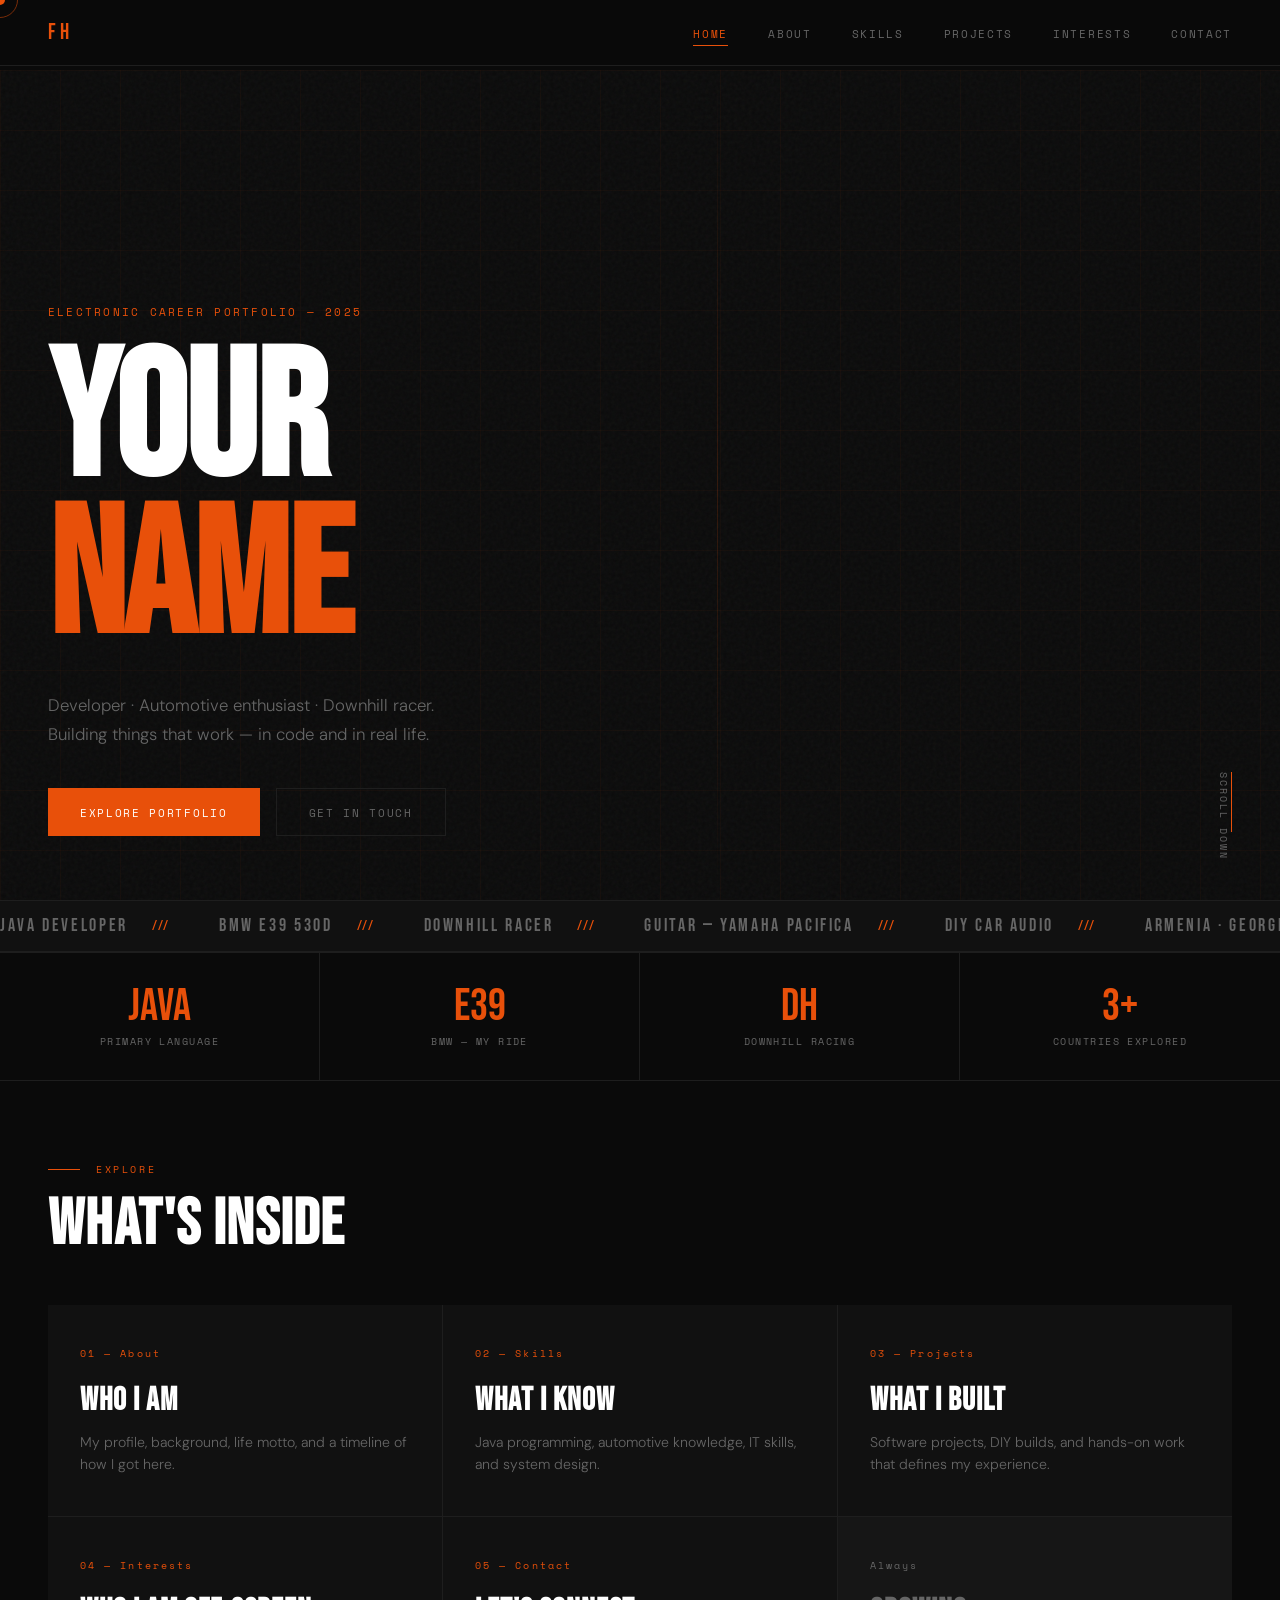
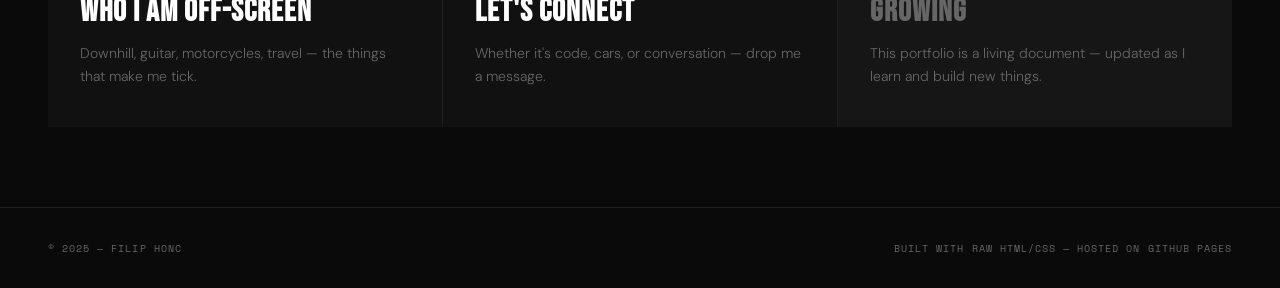
==== index.html @ d4be2ffb "Initial portfolio upload" ====
<!DOCTYPE html>
<html lang="en">
<head>
  <meta charset="UTF-8"/>
  <meta name="viewport" content="width=device-width, initial-scale=1.0"/>
  <title>Filip Honc — Portfolio — Home</title>
  <link rel="stylesheet" href="style.css"/>
</head>
<body>

  <div class="cursor" id="cursor"></div>
  <div class="cursor-ring" id="cursorRing"></div>

  <nav>
    <a href="index.html" class="nav-logo">FH</a>
    <ul class="nav-links">
      <li><a href="index.html">Home</a></li>
      <li><a href="about.html">About</a></li>
      <li><a href="skills.html">Skills</a></li>
      <li><a href="projects.html">Projects</a></li>
      <li><a href="interests.html">Interests</a></li>
      <li><a href="contact.html">Contact</a></li>
    </ul>
  </nav>

  <div class="page">

    <!-- HERO -->
    <section id="hero">
      <div class="hero-noise"></div>
      <div class="hero-grid"></div>
      <div class="hero-line"></div>
      <div class="hero-tag">Electronic Career Portfolio — 2025</div>
      <h1 class="hero-name">YOUR<br><span>NAME</span></h1>
      <p class="hero-sub">
        Developer · Automotive enthusiast · Downhill racer.<br>
        Building things that work — in code and in real life.
      </p>
      <div class="hero-cta">
        <a href="about.html" class="btn btn-primary">Explore Portfolio</a>
        <a href="contact.html" class="btn btn-outline">Get in Touch</a>
      </div>
      <div class="hero-scroll">Scroll down</div>
    </section>

    <!-- MARQUEE -->
    <div class="marquee-wrap">
      <div class="marquee-track">
        <div class="marquee-item">Java Developer <span>///</span></div>
        <div class="marquee-item">BMW E39 530d <span>///</span></div>
        <div class="marquee-item">Downhill Racer <span>///</span></div>
        <div class="marquee-item">Guitar — Yamaha Pacifica <span>///</span></div>
        <div class="marquee-item">DIY Car Audio <span>///</span></div>
        <div class="marquee-item">Armenia · Georgia · Albania <span>///</span></div>
        <div class="marquee-item">Java Developer <span>///</span></div>
        <div class="marquee-item">BMW E39 530d <span>///</span></div>
        <div class="marquee-item">Downhill Racer <span>///</span></div>
        <div class="marquee-item">Guitar — Yamaha Pacifica <span>///</span></div>
        <div class="marquee-item">DIY Car Audio <span>///</span></div>
        <div class="marquee-item">Armenia · Georgia · Albania <span>///</span></div>
      </div>
    </div>

    <!-- STATS BAR -->
    <div class="stats-bar reveal">
      <div class="stat-item">
        <div class="stat-num">Java</div>
        <div class="stat-label">Primary Language</div>
      </div>
      <div class="stat-item">
        <div class="stat-num">E39</div>
        <div class="stat-label">BMW — My Ride</div>
      </div>
      <div class="stat-item">
        <div class="stat-num">DH</div>
        <div class="stat-label">Downhill Racing</div>
      </div>
      <div class="stat-item">
        <div class="stat-num">3+</div>
        <div class="stat-label">Countries Explored</div>
      </div>
    </div>

    <!-- PREVIEW GRID -->
    <section class="section" style="border-top: 1px solid var(--border);">
      <div class="section-label">Explore</div>
      <h2 class="section-title">WHAT'S INSIDE</h2>
      <div class="preview-grid reveal">
        <a href="about.html" class="preview-card">
          <div class="pc-num">01 — About</div>
          <h3>Who I Am</h3>
          <p>My profile, background, life motto, and a timeline of how I got here.</p>
        </a>
        <a href="skills.html" class="preview-card">
          <div class="pc-num">02 — Skills</div>
          <h3>What I Know</h3>
          <p>Java programming, automotive knowledge, IT skills, and system design.</p>
        </a>
        <a href="projects.html" class="preview-card">
          <div class="pc-num">03 — Projects</div>
          <h3>What I Built</h3>
          <p>Software projects, DIY builds, and hands-on work that defines my experience.</p>
        </a>
        <a href="interests.html" class="preview-card">
          <div class="pc-num">04 — Interests</div>
          <h3>Who I Am Off-Screen</h3>
          <p>Downhill, guitar, motorcycles, travel — the things that make me tick.</p>
        </a>
        <a href="contact.html" class="preview-card">
          <div class="pc-num">05 — Contact</div>
          <h3>Let's Connect</h3>
          <p>Whether it's code, cars, or conversation — drop me a message.</p>
        </a>
        <div class="preview-card" style="background: var(--surface2); cursor: default;">
          <div class="pc-num" style="color: var(--muted);">Always</div>
          <h3 style="color: var(--muted);">Growing</h3>
          <p>This portfolio is a living document — updated as I learn and build new things.</p>
        </div>
      </div>
    </section>

  </div><!-- .page -->

  <footer>
    <p>© 2025 — Filip Honc</p>
    <p>Built with raw HTML/CSS — Hosted on GitHub Pages</p>
  </footer>

  <script src="main.js"></script>
</body>
</html>
---- style.css ----
/* ============================================================
   PORTFOLIO — style.css
   ============================================================ */

@import url('https://fonts.googleapis.com/css2?family=Bebas+Neue&family=Space+Mono:ital,wght@0,400;0,700;1,400&family=DM+Sans:wght@300;400;500&display=swap');

/* ─── VARIABLES ─────────────────────────────────────────── */
:root {
  --bg:       #0a0a0a;
  --surface:  #111111;
  --surface2: #161616;
  --border:   #1e1e1e;
  --accent:   #e8500a;
  --accent2:  #f0a500;
  --text:     #e8e4dc;
  --muted:    #666;
  --white:    #ffffff;
}

/* ─── RESET ─────────────────────────────────────────────── */
*, *::before, *::after { box-sizing: border-box; margin: 0; padding: 0; }
html { scroll-behavior: smooth; }
body {
  background: var(--bg);
  color: var(--text);
  font-family: 'DM Sans', sans-serif;
  font-weight: 300;
  overflow-x: hidden;
  cursor: none;
  min-height: 100vh;
}

/* ─── CUSTOM CURSOR ──────────────────────────────────────── */
.cursor {
  width: 10px; height: 10px;
  background: var(--accent);
  border-radius: 50%;
  position: fixed;
  pointer-events: none;
  z-index: 9999;
  transform: translate(-50%, -50%);
  transition: width 0.2s, height 0.2s, background 0.2s;
}
.cursor-ring {
  width: 36px; height: 36px;
  border: 1px solid var(--accent);
  border-radius: 50%;
  position: fixed;
  pointer-events: none;
  z-index: 9998;
  transform: translate(-50%, -50%);
  transition: width 0.2s, height 0.2s, opacity 0.2s;
  opacity: 0.5;
}

/* ─── NAVIGATION ─────────────────────────────────────────── */
nav {
  position: fixed;
  top: 0; left: 0; right: 0;
  z-index: 100;
  display: flex;
  justify-content: space-between;
  align-items: center;
  padding: 1.2rem 3rem;
  border-bottom: 1px solid var(--border);
  background: rgba(10,10,10,0.88);
  backdrop-filter: blur(14px);
}
.nav-logo {
  font-family: 'Bebas Neue', sans-serif;
  font-size: 1.4rem;
  letter-spacing: 0.2em;
  color: var(--accent);
  text-decoration: none;
}
.nav-links {
  display: flex;
  gap: 2.5rem;
  list-style: none;
}
.nav-links a {
  font-family: 'Space Mono', monospace;
  font-size: 0.7rem;
  letter-spacing: 0.15em;
  text-decoration: none;
  color: var(--muted);
  text-transform: uppercase;
  transition: color 0.2s;
  position: relative;
  padding-bottom: 2px;
}
.nav-links a::after {
  content: '';
  position: absolute;
  bottom: -2px; left: 0;
  width: 0; height: 1px;
  background: var(--accent);
  transition: width 0.25s;
}
.nav-links a:hover,
.nav-links a.active { color: var(--accent); }
.nav-links a:hover::after,
.nav-links a.active::after { width: 100%; }

/* ─── PAGE WRAPPER ───────────────────────────────────────── */
.page {
  padding-top: 70px; /* nav height */
  min-height: 100vh;
}

/* ─── SECTION HELPERS ────────────────────────────────────── */
.section {
  padding: 5rem 3rem;
  border-top: 1px solid var(--border);
}
.section-label {
  font-family: 'Space Mono', monospace;
  font-size: 0.65rem;
  letter-spacing: 0.25em;
  color: var(--accent);
  text-transform: uppercase;
  margin-bottom: 1rem;
  display: flex;
  align-items: center;
  gap: 1rem;
}
.section-label::before {
  content: '';
  width: 2rem; height: 1px;
  background: var(--accent);
}
h2.section-title {
  font-family: 'Bebas Neue', sans-serif;
  font-size: clamp(2.5rem, 5vw, 4.5rem);
  letter-spacing: 0.02em;
  color: var(--white);
  line-height: 1;
  margin-bottom: 3rem;
}

/* ─── SURFACE / CARD ─────────────────────────────────────── */
.card {
  border: 1px solid var(--border);
  background: var(--surface);
  padding: 2rem;
  transition: border-color 0.25s, transform 0.25s;
}
.card:hover { border-color: var(--accent); transform: translateY(-4px); }

/* ─── TAGS ───────────────────────────────────────────────── */
.tags { display: flex; flex-wrap: wrap; gap: 0.5rem; margin-top: 1rem; }
.tag {
  font-family: 'Space Mono', monospace;
  font-size: 0.6rem;
  letter-spacing: 0.1em;
  padding: 0.25rem 0.6rem;
  border: 1px solid var(--border);
  color: var(--muted);
  text-transform: uppercase;
}
.tag.hot { border-color: var(--accent); color: var(--accent); }
.tag.warm { border-color: var(--accent2); color: var(--accent2); }

/* ─── MARQUEE ────────────────────────────────────────────── */
.marquee-wrap {
  overflow: hidden;
  border-top: 1px solid var(--border);
  border-bottom: 1px solid var(--border);
  padding: 0.9rem 0;
  background: var(--surface);
}
.marquee-track {
  display: flex;
  gap: 3rem;
  width: max-content;
  animation: marquee 28s linear infinite;
}
.marquee-item {
  font-family: 'Bebas Neue', sans-serif;
  font-size: 1.1rem;
  letter-spacing: 0.15em;
  color: var(--muted);
  white-space: nowrap;
  display: flex;
  align-items: center;
  gap: 1.5rem;
}
.marquee-item span { color: var(--accent); font-size: 0.8rem; }
@keyframes marquee {
  from { transform: translateX(0); }
  to   { transform: translateX(-50%); }
}

/* ─── BUTTONS ────────────────────────────────────────────── */
.btn {
  font-family: 'Space Mono', monospace;
  font-size: 0.7rem;
  letter-spacing: 0.15em;
  text-decoration: none;
  padding: 0.9rem 2rem;
  text-transform: uppercase;
  transition: all 0.2s;
  display: inline-flex;
  align-items: center;
  gap: 0.7rem;
  border: none;
  cursor: none;
}
.btn-primary { background: var(--accent); color: var(--white); }
.btn-primary:hover { background: #c94008; }
.btn-outline { border: 1px solid var(--border); color: var(--muted); background: transparent; }
.btn-outline:hover { border-color: var(--accent); color: var(--accent); }

/* ─── REVEAL ANIMATION ───────────────────────────────────── */
.reveal {
  opacity: 0;
  transform: translateY(24px);
  transition: opacity 0.7s ease, transform 0.7s ease;
}
.reveal.visible { opacity: 1; transform: translateY(0); }

/* ─── FOOTER ─────────────────────────────────────────────── */
footer {
  border-top: 1px solid var(--border);
  padding: 2rem 3rem;
  display: flex;
  justify-content: space-between;
  align-items: center;
  background: var(--bg);
}
footer p {
  font-family: 'Space Mono', monospace;
  font-size: 0.65rem;
  letter-spacing: 0.1em;
  color: var(--muted);
  text-transform: uppercase;
}

/* ─── RESPONSIVE ─────────────────────────────────────────── */
@media (max-width: 900px) {
  nav { padding: 1rem 1.5rem; }
  .nav-links { display: none; }
  .section { padding: 4rem 1.5rem; }
  footer { flex-direction: column; gap: 1rem; text-align: center; }
}

/* ============================================================
   PAGE-SPECIFIC: INDEX / HERO
   ============================================================ */
#hero {
  min-height: calc(100vh - 70px);
  display: flex;
  flex-direction: column;
  justify-content: flex-end;
  padding: 4rem 3rem;
  position: relative;
  overflow: hidden;
}
.hero-noise {
  position: absolute; inset: 0;
  background-image: url("data:image/svg+xml,%3Csvg viewBox='0 0 256 256' xmlns='http://www.w3.org/2000/svg'%3E%3Cfilter id='n'%3E%3CfeTurbulence type='fractalNoise' baseFrequency='0.9' numOctaves='4' stitchTiles='stitch'/%3E%3C/filter%3E%3Crect width='100%25' height='100%25' filter='url(%23n)' opacity='0.04'/%3E%3C/svg%3E");
  pointer-events: none;
}
.hero-grid {
  position: absolute; inset: 0;
  background-image:
    linear-gradient(rgba(232,80,10,0.04) 1px, transparent 1px),
    linear-gradient(90deg, rgba(232,80,10,0.04) 1px, transparent 1px);
  background-size: 60px 60px;
  pointer-events: none;
}
.hero-line {
  position: absolute;
  top: 0; bottom: 0; left: 56%;
  width: 1px;
  background: linear-gradient(to bottom, transparent, var(--accent), transparent);
  opacity: 0.18;
}
.hero-tag {
  font-family: 'Space Mono', monospace;
  font-size: 0.7rem;
  letter-spacing: 0.2em;
  color: var(--accent);
  text-transform: uppercase;
  margin-bottom: 1.5rem;
  animation: fadeUp 0.8s ease 0.2s both;
}
.hero-name {
  font-family: 'Bebas Neue', sans-serif;
  font-size: clamp(5rem, 14vw, 14rem);
  line-height: 0.88;
  letter-spacing: -0.01em;
  color: var(--white);
  animation: fadeUp 0.8s ease 0.35s both;
}
.hero-name span { color: var(--accent); }
.hero-sub {
  margin-top: 2rem;
  font-size: 1.05rem;
  color: var(--muted);
  max-width: 500px;
  line-height: 1.7;
  animation: fadeUp 0.8s ease 0.5s both;
}
.hero-cta {
  margin-top: 2.5rem;
  display: flex;
  gap: 1rem;
  animation: fadeUp 0.8s ease 0.65s both;
}
.hero-scroll {
  position: absolute;
  bottom: 2.5rem; right: 3rem;
  font-family: 'Space Mono', monospace;
  font-size: 0.62rem;
  letter-spacing: 0.2em;
  color: var(--muted);
  writing-mode: vertical-rl;
  text-transform: uppercase;
  animation: fadeUp 0.8s ease 0.8s both;
}
.hero-scroll::before {
  content: '';
  display: block;
  width: 1px; height: 60px;
  background: var(--accent);
  margin: 0 auto 1rem;
}

/* ─── QUICK STATS BAR (index) ────────────────────────────── */
.stats-bar {
  display: grid;
  grid-template-columns: repeat(4, 1fr);
  border-top: 1px solid var(--border);
}
.stat-item {
  padding: 2rem;
  border-right: 1px solid var(--border);
  text-align: center;
  transition: background 0.2s;
}
.stat-item:last-child { border-right: none; }
.stat-item:hover { background: var(--surface); }
.stat-num {
  font-family: 'Bebas Neue', sans-serif;
  font-size: 2.8rem;
  color: var(--accent);
  line-height: 1;
}
.stat-label {
  font-family: 'Space Mono', monospace;
  font-size: 0.6rem;
  letter-spacing: 0.15em;
  color: var(--muted);
  text-transform: uppercase;
  margin-top: 0.3rem;
}

/* ─── INDEX PREVIEW CARDS ────────────────────────────────── */
.preview-grid {
  display: grid;
  grid-template-columns: repeat(3, 1fr);
  gap: 1px;
  background: var(--border);
  margin-top: 3rem;
}
.preview-card {
  background: var(--surface);
  padding: 2.5rem 2rem;
  text-decoration: none;
  color: inherit;
  display: block;
  transition: background 0.2s;
  position: relative;
  overflow: hidden;
}
.preview-card::after {
  content: '→';
  position: absolute;
  bottom: 1.5rem; right: 1.5rem;
  font-family: 'Bebas Neue', sans-serif;
  font-size: 1.5rem;
  color: var(--accent);
  transform: translateX(-6px);
  opacity: 0;
  transition: transform 0.25s, opacity 0.25s;
}
.preview-card:hover { background: var(--surface2); }
.preview-card:hover::after { transform: translateX(0); opacity: 1; }
.preview-card .pc-num {
  font-family: 'Space Mono', monospace;
  font-size: 0.65rem;
  letter-spacing: 0.2em;
  color: var(--accent);
  margin-bottom: 1.2rem;
}
.preview-card h3 {
  font-family: 'Bebas Neue', sans-serif;
  font-size: 2rem;
  letter-spacing: 0.03em;
  color: var(--white);
  margin-bottom: 0.7rem;
}
.preview-card p {
  font-size: 0.88rem;
  color: var(--muted);
  line-height: 1.6;
}

/* ============================================================
   PAGE-SPECIFIC: ABOUT
   ============================================================ */
.about-hero {
  padding: 5rem 3rem 3rem;
  position: relative;
  overflow: hidden;
  border-bottom: 1px solid var(--border);
}
.about-hero-bg {
  position: absolute; inset: 0;
  background: radial-gradient(ellipse 60% 80% at 80% 50%, rgba(232,80,10,0.07), transparent);
  pointer-events: none;
}
.about-layout {
  display: grid;
  grid-template-columns: 1fr 1fr;
  gap: 5rem;
  align-items: start;
  margin-top: 2rem;
}
.about-text p {
  font-size: 1.05rem;
  line-height: 1.85;
  color: #aaa;
  margin-bottom: 1.3rem;
}
.about-text p strong { color: var(--text); font-weight: 500; }
.motto-box {
  border: 1px solid var(--border);
  padding: 2rem 2rem 2rem 2.5rem;
  position: relative;
  margin-top: 2.5rem;
  background: var(--surface);
}
.motto-box::before {
  content: '"';
  position: absolute;
  top: -1.8rem; left: 1.5rem;
  font-family: 'Bebas Neue', sans-serif;
  font-size: 5rem;
  color: var(--accent);
  line-height: 1;
}
.motto-box p {
  font-family: 'Space Mono', monospace;
  font-size: 0.9rem;
  line-height: 1.7;
  color: var(--text);
  font-style: italic;
}
.side-stats {
  display: grid;
  grid-template-columns: 1fr 1fr;
  gap: 1px;
  background: var(--border);
}
.side-stat {
  background: var(--surface);
  padding: 1.8rem;
  transition: background 0.2s;
}
.side-stat:hover { background: var(--surface2); }
.side-stat .num {
  font-family: 'Bebas Neue', sans-serif;
  font-size: 2.5rem;
  color: var(--accent);
  line-height: 1;
}
.side-stat .lbl {
  font-family: 'Space Mono', monospace;
  font-size: 0.6rem;
  letter-spacing: 0.12em;
  color: var(--muted);
  text-transform: uppercase;
  margin-top: 0.3rem;
}

/* Timeline */
.timeline { margin-top: 1rem; }
.tl-item {
  display: grid;
  grid-template-columns: 100px 1fr;
  gap: 2rem;
  padding: 2rem 0;
  border-bottom: 1px solid var(--border);
}
.tl-item:first-child { border-top: 1px solid var(--border); }
.tl-year {
  font-family: 'Bebas Neue', sans-serif;
  font-size: 1.4rem;
  color: var(--accent);
  padding-top: 2px;
}
.tl-content h4 {
  font-family: 'DM Sans', sans-serif;
  font-weight: 500;
  font-size: 1rem;
  color: var(--white);
  margin-bottom: 0.4rem;
}
.tl-content p { font-size: 0.88rem; color: var(--muted); line-height: 1.6; }

@media (max-width: 900px) {
  .about-layout { grid-template-columns: 1fr; gap: 3rem; }
}

/* ============================================================
   PAGE-SPECIFIC: SKILLS
   ============================================================ */
.skills-intro {
  max-width: 600px;
  font-size: 1.05rem;
  color: var(--muted);
  line-height: 1.8;
  margin-bottom: 3.5rem;
}
.skills-grid {
  display: grid;
  grid-template-columns: repeat(3, 1fr);
  gap: 1.5rem;
  margin-bottom: 4rem;
}
.skill-card {
  border: 1px solid var(--border);
  padding: 2rem;
  position: relative;
  overflow: hidden;
  transition: border-color 0.3s, transform 0.3s;
}
.skill-card::after {
  content: '';
  position: absolute; inset: 0;
  background: linear-gradient(135deg, rgba(232,80,10,0.06), transparent);
  opacity: 0;
  transition: opacity 0.3s;
}
.skill-card:hover { border-color: var(--accent); transform: translateY(-4px); }
.skill-card:hover::after { opacity: 1; }
.skill-icon { font-size: 2rem; margin-bottom: 1rem; }
.skill-card h3 {
  font-family: 'Bebas Neue', sans-serif;
  font-size: 1.4rem;
  letter-spacing: 0.04em;
  color: var(--white);
  margin-bottom: 0.8rem;
}
.skill-card p { font-size: 0.88rem; color: var(--muted); line-height: 1.7; }

/* Bar chart */
.bar-list { display: flex; flex-direction: column; gap: 1.2rem; }
.bar-item {}
.bar-header {
  display: flex;
  justify-content: space-between;
  margin-bottom: 0.5rem;
}
.bar-name {
  font-family: 'Space Mono', monospace;
  font-size: 0.7rem;
  letter-spacing: 0.1em;
  text-transform: uppercase;
  color: var(--text);
}
.bar-val {
  font-family: 'Space Mono', monospace;
  font-size: 0.7rem;
  color: var(--accent);
}
.bar-track {
  height: 3px;
  background: var(--border);
  position: relative;
  overflow: hidden;
}
.bar-fill {
  height: 100%;
  background: linear-gradient(90deg, var(--accent), var(--accent2));
  width: 0;
  transition: width 1.2s cubic-bezier(0.22, 1, 0.36, 1);
}

@media (max-width: 900px) {
  .skills-grid { grid-template-columns: 1fr 1fr; }
}
@media (max-width: 600px) {
  .skills-grid { grid-template-columns: 1fr; }
}

/* ============================================================
   PAGE-SPECIFIC: PROJECTS
   ============================================================ */
.projects-intro {
  max-width: 600px;
  font-size: 1.05rem;
  color: var(--muted);
  line-height: 1.8;
  margin-bottom: 3rem;
}
.project-row {
  display: grid;
  grid-template-columns: 4rem 1fr auto;
  align-items: center;
  gap: 2rem;
  padding: 2rem 0;
  border-bottom: 1px solid var(--border);
  transition: padding-left 0.25s;
  cursor: default;
}
.project-row:first-child { border-top: 1px solid var(--border); }
.project-row:hover { padding-left: 1rem; }
.project-row:hover .proj-num { color: var(--accent); }
.proj-num {
  font-family: 'Bebas Neue', sans-serif;
  font-size: 1.1rem;
  color: var(--border);
  transition: color 0.2s;
}
.proj-info h3 {
  font-family: 'Bebas Neue', sans-serif;
  font-size: 1.7rem;
  letter-spacing: 0.03em;
  color: var(--white);
}
.proj-info p { font-size: 0.85rem; color: var(--muted); margin-top: 0.2rem; line-height: 1.5; }
.proj-badge {
  font-family: 'Space Mono', monospace;
  font-size: 0.6rem;
  letter-spacing: 0.12em;
  padding: 0.3rem 0.8rem;
  border: 1px solid var(--accent);
  color: var(--accent);
  text-transform: uppercase;
  white-space: nowrap;
}
.proj-badge.alt { border-color: var(--accent2); color: var(--accent2); }

/* Bento future */
.bento {
  display: grid;
  grid-template-columns: 2fr 1fr;
  gap: 1.5rem;
  margin-top: 2rem;
}
.bento-card {
  border: 1px solid var(--border);
  background: var(--surface);
  padding: 2rem;
  position: relative;
  overflow: hidden;
}
.bento-card.tall { grid-row: span 2; }
.bento-card .bc-label {
  font-family: 'Space Mono', monospace;
  font-size: 0.6rem;
  letter-spacing: 0.15em;
  color: var(--accent);
  text-transform: uppercase;
  margin-bottom: 1rem;
}
.bento-card h4 {
  font-family: 'Bebas Neue', sans-serif;
  font-size: 1.5rem;
  color: var(--white);
  margin-bottom: 0.5rem;
}
.bento-card p { font-size: 0.85rem; color: var(--muted); line-height: 1.6; }
.bento-big-num {
  font-family: 'Bebas Neue', sans-serif;
  font-size: 5rem;
  line-height: 1;
  color: var(--accent);
  margin-bottom: 0.5rem;
}

@media (max-width: 700px) {
  .project-row { grid-template-columns: 3rem 1fr; }
  .proj-badge { display: none; }
  .bento { grid-template-columns: 1fr; }
  .bento-card.tall { grid-row: auto; }
}

/* ============================================================
   PAGE-SPECIFIC: INTERESTS & TRAVEL
   ============================================================ */
.interests-grid {
  display: grid;
  grid-template-columns: repeat(4, 1fr);
  gap: 1px;
  background: var(--border);
  margin-bottom: 5rem;
}
.interest-card {
  background: var(--surface);
  padding: 2.5rem 1.5rem;
  text-align: center;
  transition: background 0.2s;
  cursor: default;
}
.interest-card:hover { background: var(--surface2); }
.interest-card:hover .ic-emoji { transform: scale(1.2) rotate(-5deg); }
.ic-emoji { font-size: 2.8rem; display: block; margin-bottom: 1rem; transition: transform 0.3s; }
.interest-card h4 {
  font-family: 'Bebas Neue', sans-serif;
  font-size: 1.3rem;
  letter-spacing: 0.05em;
  color: var(--white);
  margin-bottom: 0.5rem;
}
.interest-card p { font-size: 0.82rem; color: var(--muted); line-height: 1.55; }

/* Travel */
.travel-strip {
  display: flex;
  gap: 1px;
  background: var(--border);
  overflow: hidden;
}
.travel-item {
  flex: 1;
  padding: 3.5rem 1.5rem;
  background: var(--surface);
  text-align: center;
  transition: flex 0.45s ease, background 0.3s;
  cursor: default;
  display: flex;
  flex-direction: column;
  align-items: center;
  min-width: 0;
}
.travel-item:hover { flex: 3; background: var(--surface2); }
.travel-item:hover .t-flag { transform: scale(1.4); }
.t-flag { font-size: 2.8rem; display: block; margin-bottom: 1rem; transition: transform 0.45s; }
.t-name {
  font-family: 'Bebas Neue', sans-serif;
  font-size: 1.6rem;
  letter-spacing: 0.06em;
  color: var(--white);
  white-space: nowrap;
}
.t-desc {
  font-size: 0.8rem;
  color: var(--muted);
  margin-top: 0.7rem;
  opacity: 0;
  transform: translateY(10px);
  transition: opacity 0.3s 0.15s, transform 0.3s 0.15s;
  line-height: 1.6;
  max-width: 160px;
}
.travel-item:hover .t-desc { opacity: 1; transform: translateY(0); }

@media (max-width: 900px) {
  .interests-grid { grid-template-columns: repeat(2, 1fr); }
  .travel-strip { flex-direction: column; }
  .travel-item:hover { flex: unset; }
  .t-desc { opacity: 1; transform: none; }
}

/* ============================================================
   PAGE-SPECIFIC: CONTACT
   ============================================================ */
.contact-hero {
  min-height: calc(100vh - 70px);
  display: flex;
  flex-direction: column;
  justify-content: center;
  align-items: center;
  text-align: center;
  padding: 4rem 3rem;
  position: relative;
  overflow: hidden;
}
.contact-hero-bg {
  position: absolute; inset: 0;
  background:
    radial-gradient(ellipse 50% 60% at 50% 50%, rgba(232,80,10,0.06), transparent);
  pointer-events: none;
}
.contact-big {
  font-family: 'Bebas Neue', sans-serif;
  font-size: clamp(3.5rem, 10vw, 10rem);
  line-height: 0.9;
  color: var(--white);
  margin-bottom: 2rem;
}
.contact-big span { color: var(--accent); }
.contact-sub {
  font-size: 1rem;
  color: var(--muted);
  max-width: 420px;
  margin: 0 auto 3rem;
  line-height: 1.8;
}
.contact-links { display: flex; gap: 1.5rem; flex-wrap: wrap; justify-content: center; }
.contact-grid {
  display: grid;
  grid-template-columns: repeat(3, 1fr);
  gap: 1px;
  background: var(--border);
}
.contact-tile {
  background: var(--surface);
  padding: 2.5rem 2rem;
  text-decoration: none;
  color: inherit;
  display: flex;
  flex-direction: column;
  gap: 0.5rem;
  transition: background 0.2s;
}
/* ─── SOCIAL LINKS (INFO ITEM) ───────────────────────────── */

.contact-card .social-links a {
  font-family: 'Space Mono', monospace;
  font-size: 0.7rem;
  letter-spacing: 0.12em;
  text-transform: uppercase;
  text-decoration: none;
  color: var(--accent);
  border: 1px solid var(--border);
  padding: 0.4rem 0.8rem;
  transition: 0.2s;
  display: inline-block;
}

.contact-card .social-links a:hover {
  border-color: var(--accent);
  background: rgba(232, 80, 10, 0.08);
  transform: translateY(-2px);
}

.contact-tile:hover { background: var(--surface2); }
.contact-tile .ct-icon { font-size: 1.8rem; }
.contact-tile .ct-label {
  font-family: 'Space Mono', monospace;
  font-size: 0.65rem;
  letter-spacing: 0.15em;
  text-transform: uppercase;
  color: var(--accent);
}
.contact-tile .ct-val {
  font-family: 'DM Sans', sans-serif;
  font-size: 1rem;
  color: var(--white);
}
@media (max-width: 700px) {
  .contact-grid { grid-template-columns: 1fr; }
}

/* ============================================================
   PHOTO GALLERY
   ============================================================ */
.photo-gallery {
  display: grid;
  grid-template-columns: repeat(3, 1fr);
  grid-auto-rows: 260px;
  gap: 6px;
}
.gallery-item {
  position: relative;
  overflow: hidden;
  background: var(--surface);
  border: 1px solid var(--border);
  cursor: none;
}
.gallery-item.tall  { grid-row: span 2; }
.gallery-item.wide  { grid-column: span 2; }
.gallery-item img {
  width: 100%;
  height: 100%;
  object-fit: cover;
  display: block;
  transition: transform 0.5s ease, filter 0.4s ease;
  filter: grayscale(20%);
}
.gallery-item:hover img {
  transform: scale(1.06);
  filter: grayscale(0%);
}
.gallery-overlay {
  position: absolute;
  inset: 0;
  background: rgba(232, 80, 10, 0);
  display: flex;
  align-items: center;
  justify-content: center;
  transition: background 0.3s;
}
.gallery-overlay span {
  font-size: 2rem;
  opacity: 0;
  transform: scale(0.7);
  transition: opacity 0.3s, transform 0.3s;
}
.gallery-item:hover .gallery-overlay { background: rgba(232, 80, 10, 0.12); }
.gallery-item:hover .gallery-overlay span { opacity: 1; transform: scale(1); }

/* Lightbox */
.lightbox {
  position: fixed;
  inset: 0;
  background: rgba(0,0,0,0.94);
  z-index: 1000;
  display: flex;
  align-items: center;
  justify-content: center;
  opacity: 0;
  pointer-events: none;
  transition: opacity 0.3s;
}
.lightbox.active { opacity: 1; pointer-events: all; }
.lightbox img {
  max-width: 90vw;
  max-height: 85vh;
  object-fit: contain;
  border: 1px solid var(--border);
}
.lb-close, .lb-prev, .lb-next {
  position: absolute;
  background: none;
  border: 1px solid var(--border);
  color: var(--text);
  cursor: none;
  transition: border-color 0.2s, color 0.2s;
  font-family: 'Space Mono', monospace;
}
.lb-close:hover, .lb-prev:hover, .lb-next:hover { border-color: var(--accent); color: var(--accent); }
.lb-close { top: 1.5rem; right: 1.5rem; font-size: 1.2rem; padding: 0.5rem 0.9rem; }
.lb-prev  { left: 1.5rem; top: 50%; transform: translateY(-50%); font-size: 2rem; padding: 0.5rem 1rem; }
.lb-next  { right: 1.5rem; top: 50%; transform: translateY(-50%); font-size: 2rem; padding: 0.5rem 1rem; }
.lb-counter {
  position: absolute;
  bottom: 1.5rem;
  font-family: 'Space Mono', monospace;
  font-size: 0.65rem;
  letter-spacing: 0.2em;
  color: var(--muted);
  text-transform: uppercase;
}

@media (max-width: 900px) {
  .photo-gallery { grid-template-columns: repeat(2, 1fr); grid-auto-rows: 200px; }
  .gallery-item.wide { grid-column: span 2; }
  .gallery-item.tall { grid-row: span 1; }
  .lb-prev { left: 0.5rem; }
  .lb-next { right: 0.5rem; }
}
@media (max-width: 600px) {
  .photo-gallery { grid-template-columns: 1fr; grid-auto-rows: 220px; }
  .gallery-item.wide { grid-column: span 1; }
}

/* ─── KEYFRAMES ──────────────────────────────────────────── */
@keyframes fadeUp {
  from { opacity: 0; transform: translateY(30px); }
  to   { opacity: 1; transform: translateY(0); }
}
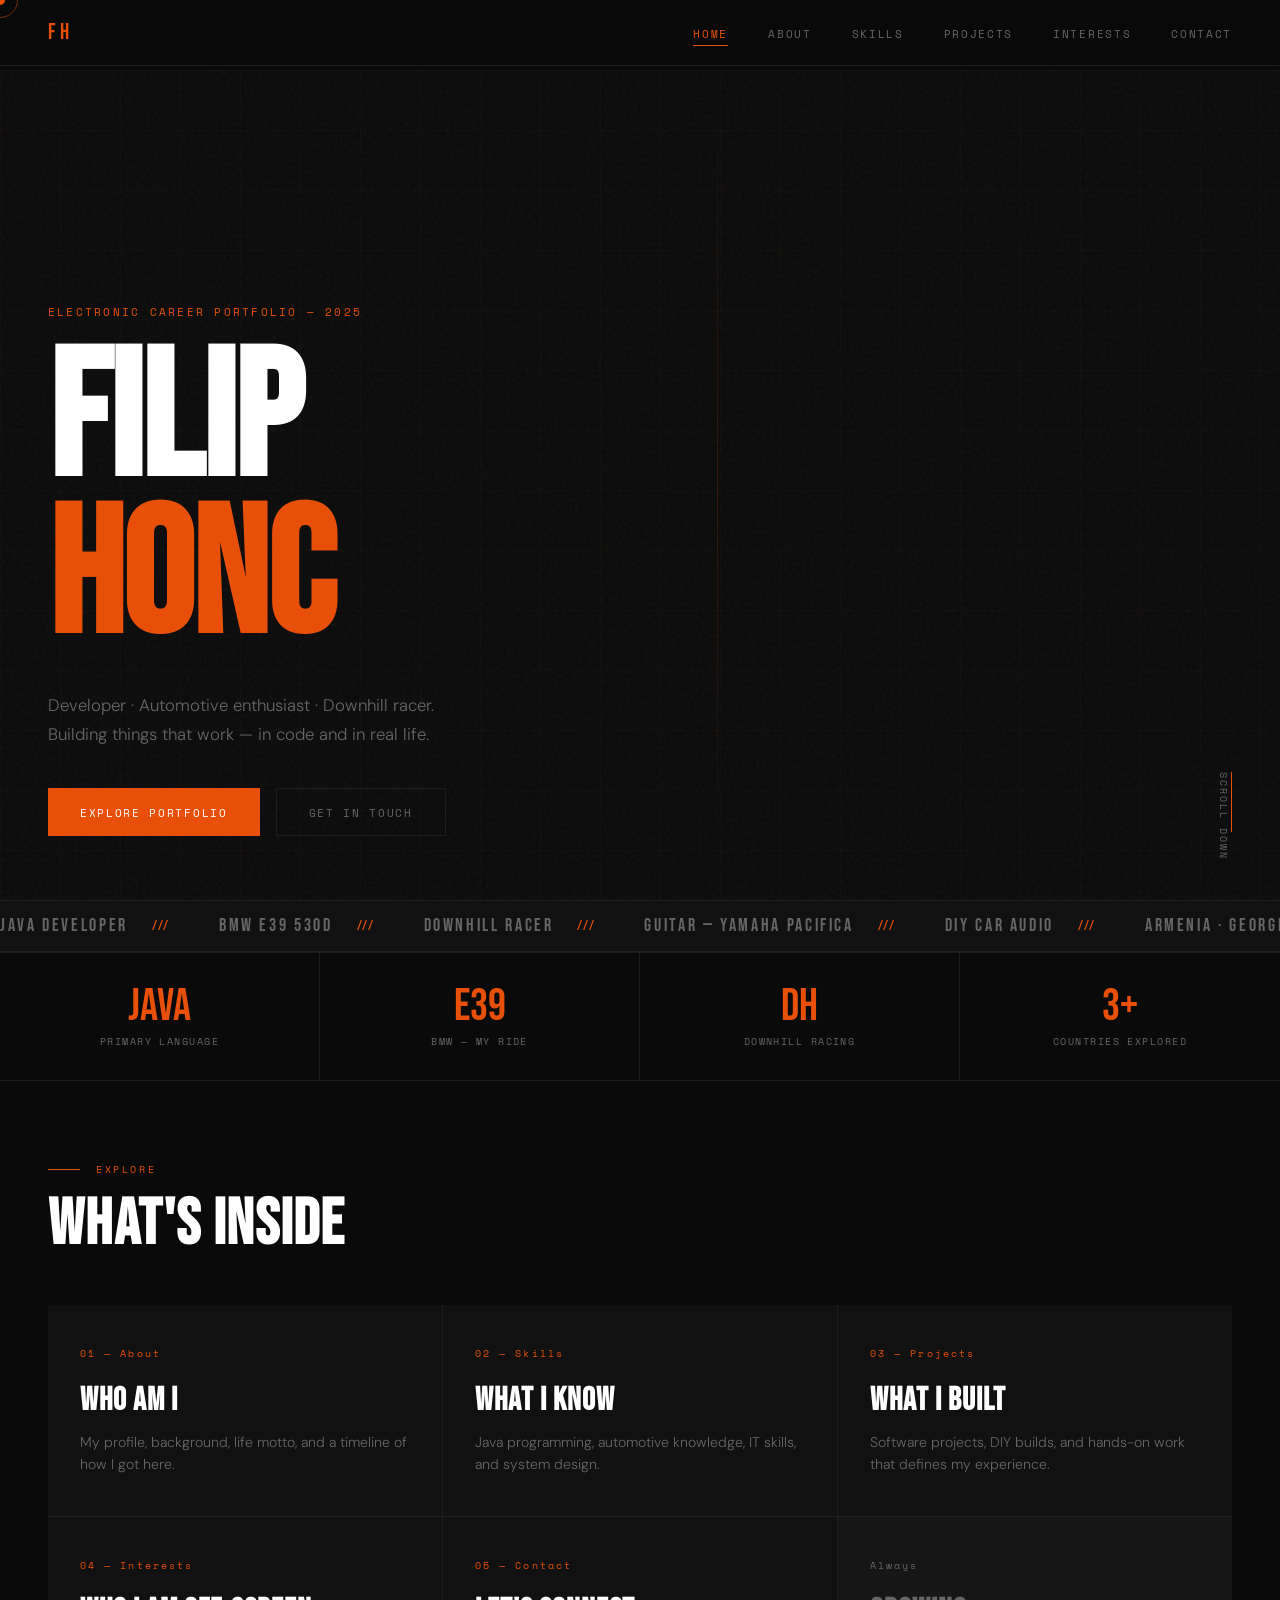
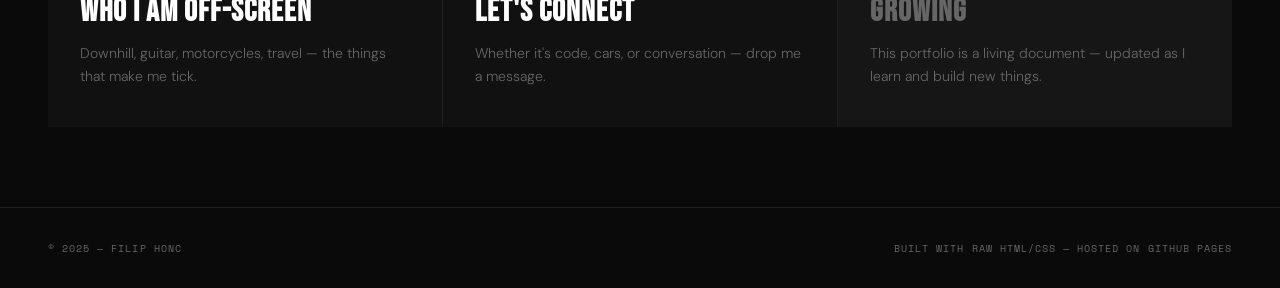
==== commit 60ca0ac3: "Done" ====
--- a/index.html
+++ b/index.html
@@ -31,7 +31,7 @@
       <div class="hero-grid"></div>
       <div class="hero-line"></div>
       <div class="hero-tag">Electronic Career Portfolio — 2025</div>
-      <h1 class="hero-name">YOUR<br><span>NAME</span></h1>
+      <h1 class="hero-name">FILIP<br><span>HONC</span></h1>
       <p class="hero-sub">
         Developer · Automotive enthusiast · Downhill racer.<br>
         Building things that work — in code and in real life.
@@ -88,7 +88,7 @@
       <div class="preview-grid reveal">
         <a href="about.html" class="preview-card">
           <div class="pc-num">01 — About</div>
-          <h3>Who I Am</h3>
+          <h3>Who Am I</h3>
           <p>My profile, background, life motto, and a timeline of how I got here.</p>
         </a>
         <a href="skills.html" class="preview-card">
